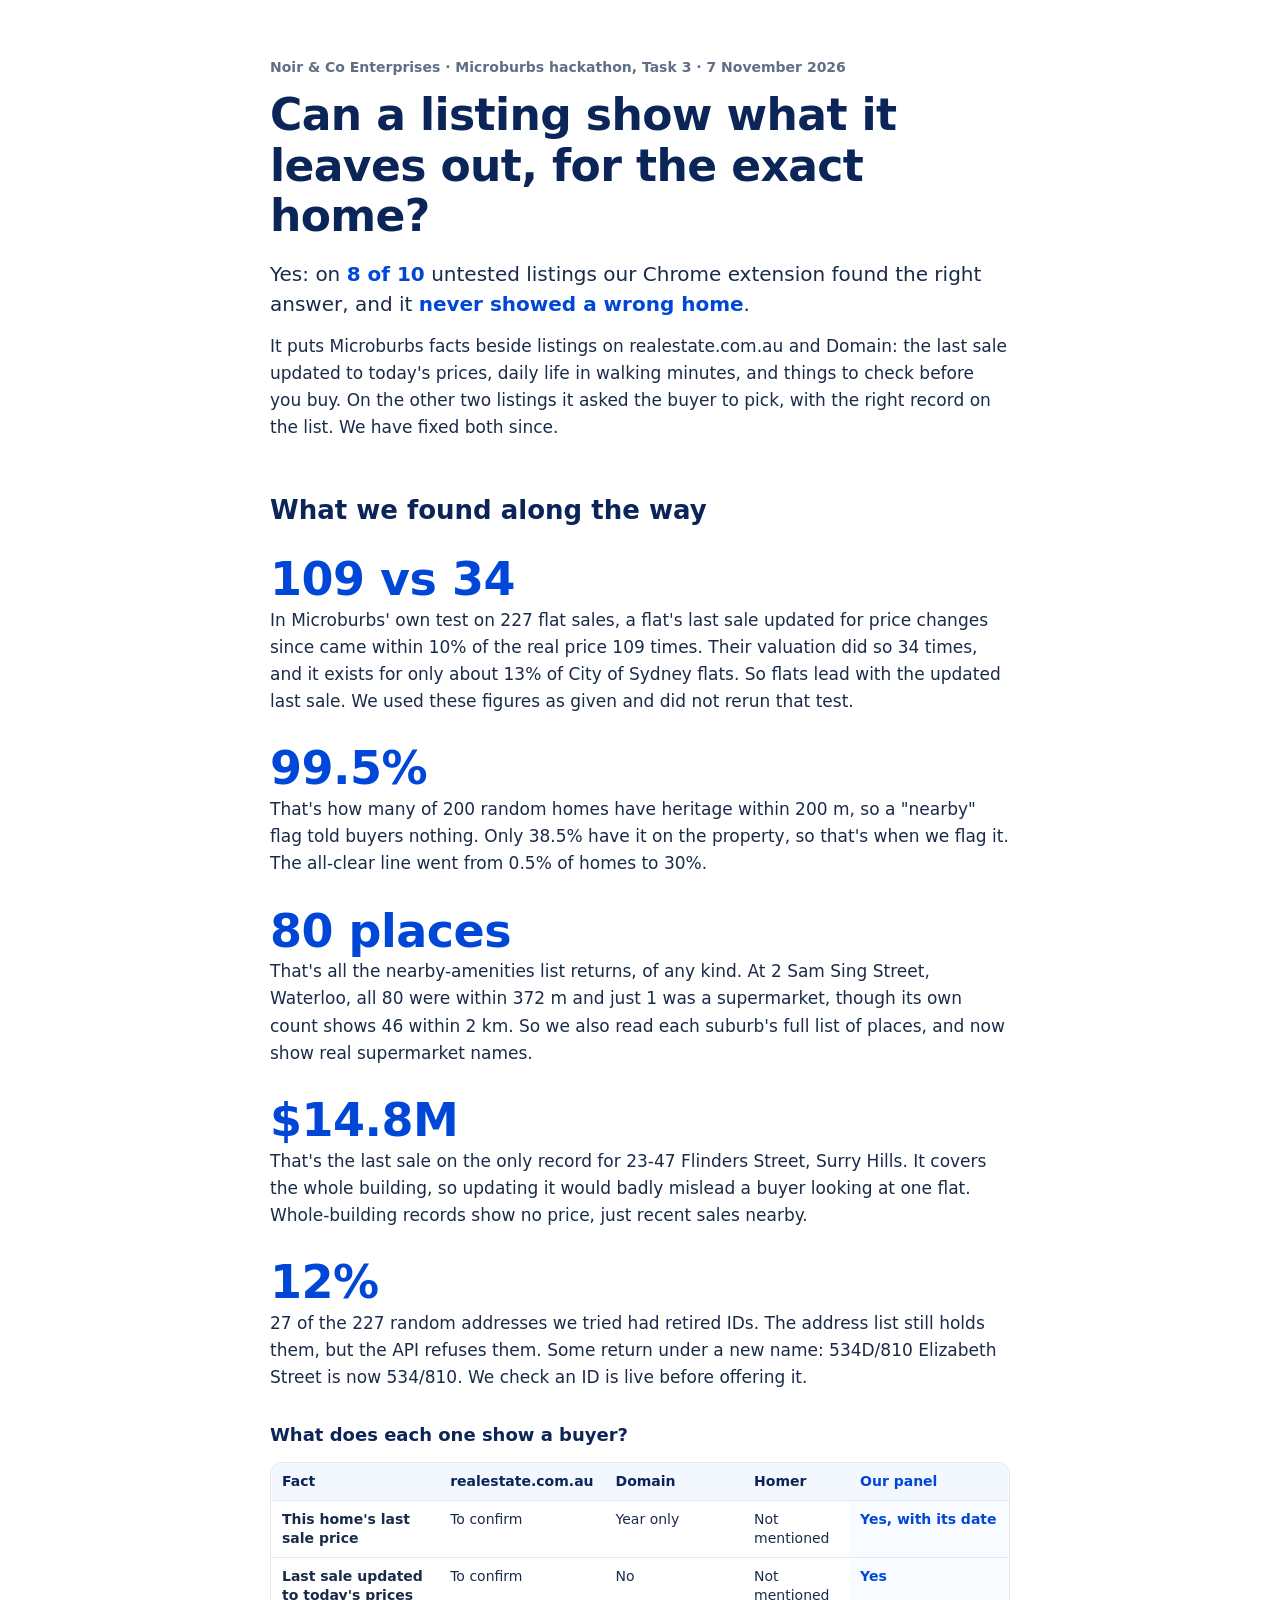
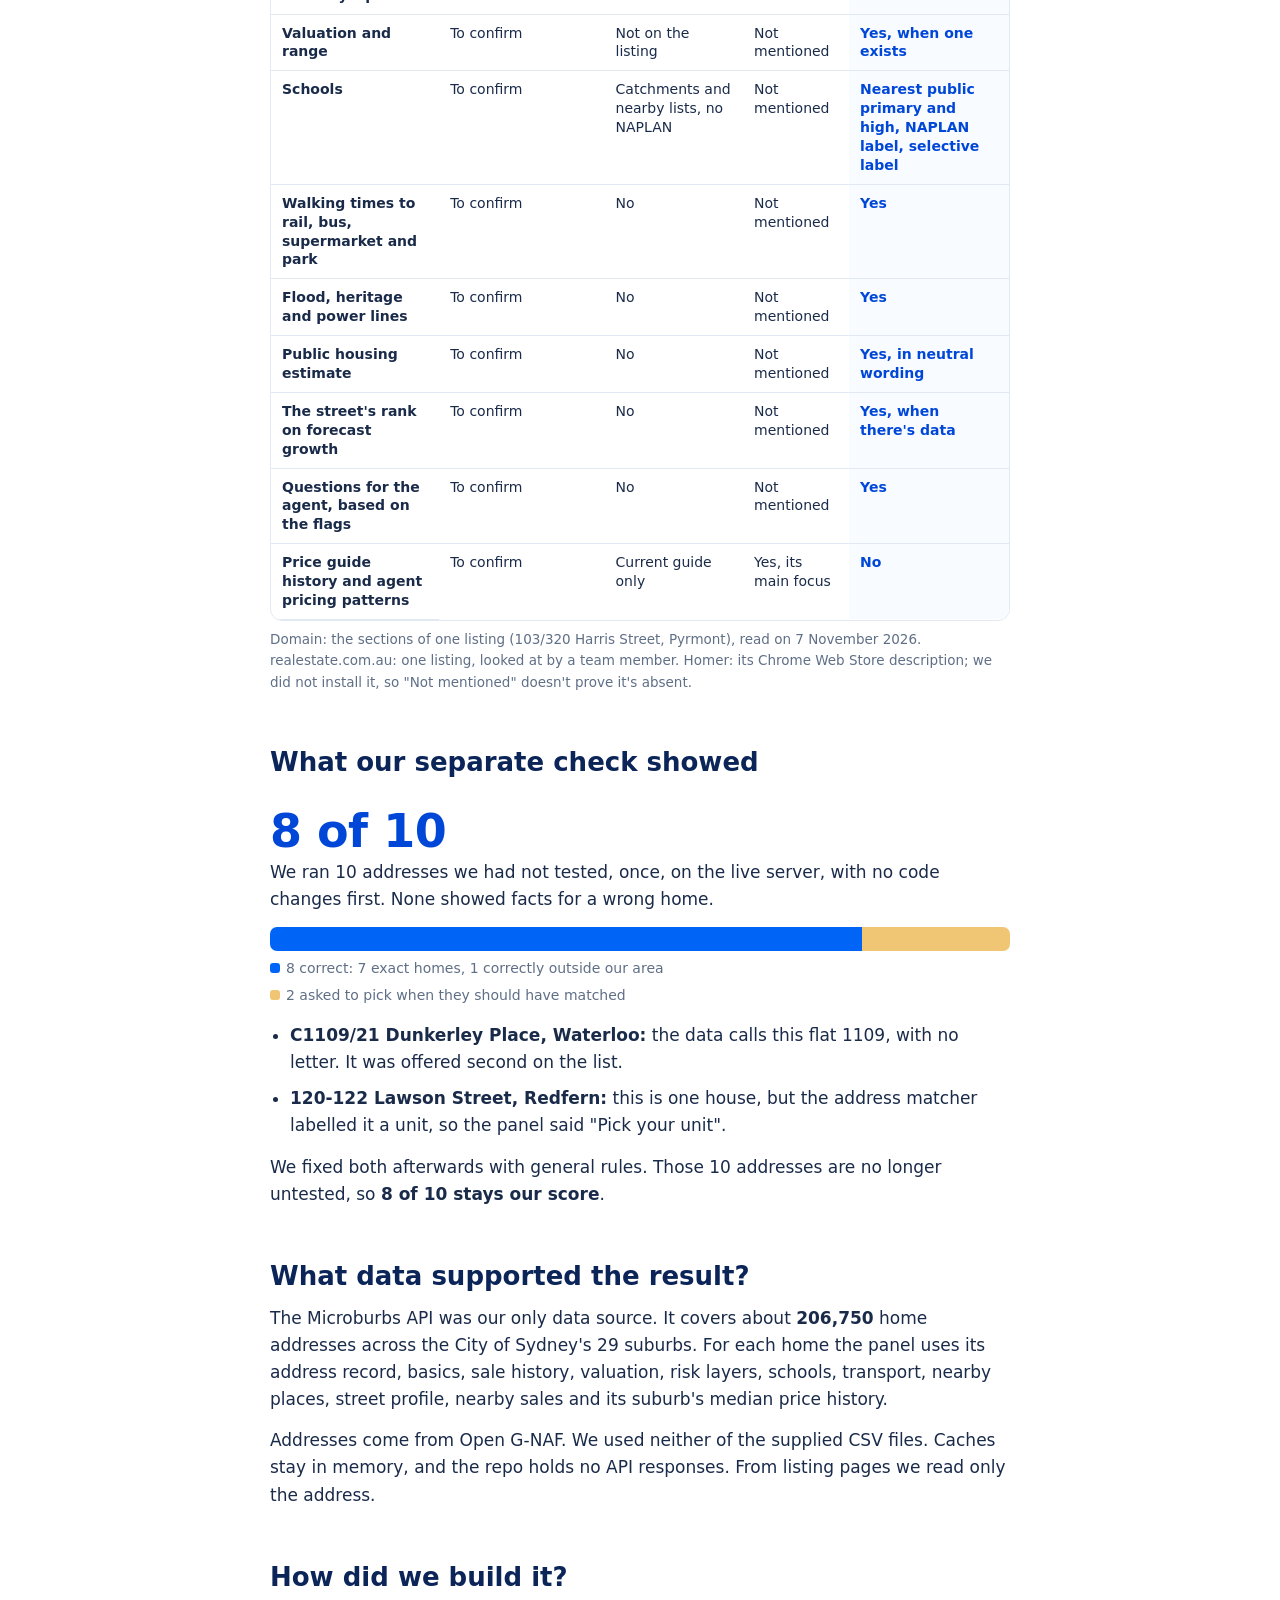
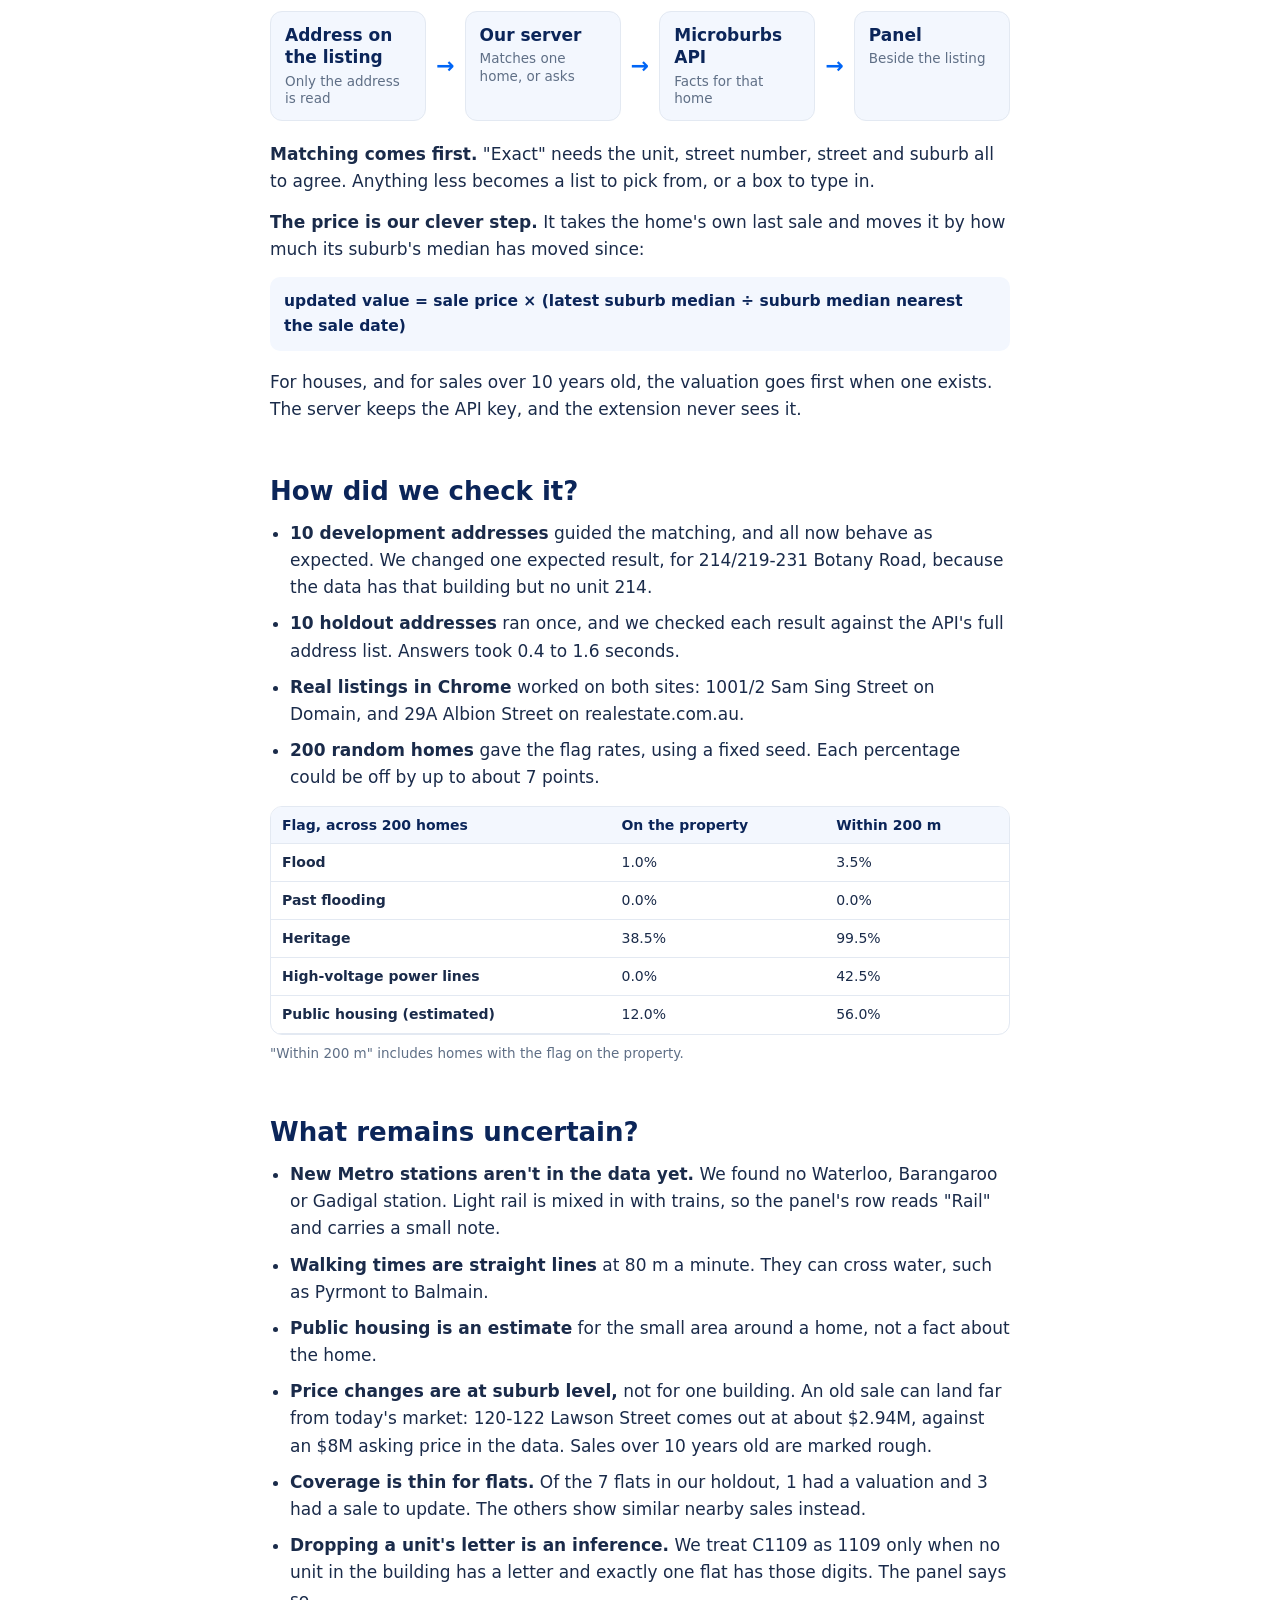
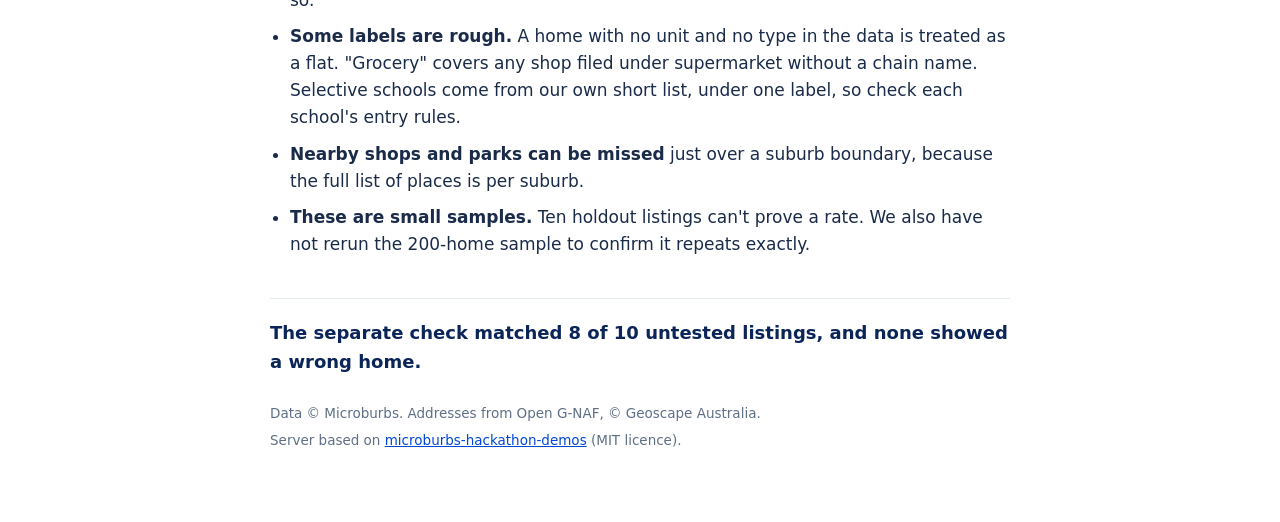
==== report.html @ 2890b153 "Add README and report Co-Authored-By: Claude Opus 5.5 <noreply@anthropic.com>" ====
<!doctype html>
<html lang="en">
<head>
<meta charset="utf-8">
<meta name="viewport" content="width=device-width, initial-scale=1">
<title>Can a listing show what it leaves out? | Noir &amp; Co Enterprises</title>
<style>
  :root {
    --ink: #1a2b4a; --navy: #0b2559; --grey: #5f6f86; --line: #e3e9f2; --soft: #f3f7fe;
    --blue: #0065f6; --deep: #0047d8; --green: #0b8f5a; --miss: #c27803;
  }
  * { box-sizing: border-box; }
  body {
    margin: 0; background: #fff; color: var(--ink);
    font: 400 17px/1.6 "Avenir Next", Avenir, Montserrat, "Segoe UI", -apple-system, system-ui, sans-serif;
    -webkit-font-smoothing: antialiased;
  }
  main { max-width: 780px; margin: 0 auto; padding: 56px 20px 64px; }
  .eyebrow { margin: 0 0 12px; font-size: 14px; font-weight: 600; color: var(--grey); }
  h1 { margin: 0 0 18px; font-size: clamp(31px, 6vw, 44px); line-height: 1.14; font-weight: 800; letter-spacing: -.6px; color: var(--navy); }
  h2 { margin: 52px 0 12px; font-size: 26px; line-height: 1.25; font-weight: 800; color: var(--navy); }
  h3 { margin: 30px 0 10px; font-size: 18px; font-weight: 700; color: var(--navy); }
  p { margin: 0 0 14px; }
  .lead { font-size: 20px; line-height: 1.5; }
  .lead strong { color: var(--deep); }
  .big { margin: 28px 0 2px; font-size: clamp(36px, 7vw, 46px); line-height: 1.1; font-weight: 800; letter-spacing: -.5px; color: var(--deep); }
  .big + p { margin-bottom: 0; }
  .bar { display: flex; height: 24px; margin: 14px 0 6px; border-radius: 7px; overflow: hidden; }
  .bar span { display: block; }
  .bar .right { width: 80%; background: var(--blue); }
  .bar .wrong { width: 20%; background: #f0c674; }
  .key { display: flex; flex-wrap: wrap; gap: 4px 18px; font-size: 14px; color: var(--grey); }
  .key i { display: inline-block; width: 10px; height: 10px; margin-right: 6px; border-radius: 3px; }
  .flow { display: flex; align-items: stretch; gap: 10px; margin: 18px 0 20px; }
  .step { flex: 1 1 0; padding: 12px 14px; background: var(--soft); border: 1px solid var(--line); border-radius: 12px; font-weight: 700; color: var(--navy); line-height: 1.3; }
  .step small { display: block; margin-top: 4px; font-weight: 400; font-size: 13.5px; color: var(--grey); }
  .arrow { align-self: center; font-size: 22px; font-weight: 800; color: var(--blue); }
  .sum { margin: 14px 0 18px; padding: 12px 14px; background: var(--soft); border-radius: 10px; font-size: 15.5px; font-weight: 600; color: var(--navy); overflow-wrap: anywhere; }
  .scroll { overflow-x: auto; margin: 12px 0 8px; border: 1px solid var(--line); border-radius: 12px; }
  table { width: 100%; min-width: 660px; border-collapse: collapse; font-size: 14px; line-height: 1.35; }
  th, td { padding: 9px 11px; text-align: left; vertical-align: top; border-bottom: 1px solid var(--line); }
  tr:last-child td { border-bottom: 0; }
  thead th { background: var(--soft); font-weight: 700; color: var(--navy); }
  tbody th { font-weight: 600; }
  td.ours { font-weight: 600; color: var(--deep); background: #f8fbff; }
  thead th.ours { color: var(--deep); }
  .note { font-size: 13.5px; color: var(--grey); }
  ul { margin: 0 0 14px; padding-left: 20px; }
  li { margin-bottom: 9px; }
  .closing { margin-top: 40px; padding-top: 20px; border-top: 1px solid var(--line); font-size: 18px; font-weight: 600; color: var(--navy); }
  footer { margin-top: 26px; font-size: 13.5px; color: var(--grey); }
  footer p { margin-bottom: 6px; }
  a { color: var(--deep); }
  @media (max-width: 620px) {
    .flow { flex-direction: column; }
    .arrow { transform: rotate(90deg); }
  }
</style>
</head>
<body>
<main>
  <p class="eyebrow">Noir &amp; Co Enterprises · Microburbs hackathon, Task 3 · 7 November 2026</p>
  <h1>Can a listing show what it leaves out, for the exact home?</h1>
  <p class="lead">Yes: on <strong>8 of 10</strong> untested listings our Chrome extension found the right answer, and it <strong>never showed a wrong home</strong>.</p>
  <p>It puts Microburbs facts beside listings on realestate.com.au and Domain: the last sale updated to today's prices, daily life in walking minutes, and things to check before you buy. On the other two listings it asked the buyer to pick, with the right record on the list. We have fixed both since.</p>

  <h2>What we found along the way</h2>

  <p class="big">109 vs 34</p>
  <p>In Microburbs' own test on 227 flat sales, a flat's last sale updated for price changes since came within 10% of the real price 109 times. Their valuation did so 34 times, and it exists for only about 13% of City of Sydney flats. So flats lead with the updated last sale. We used these figures as given and did not rerun that test.</p>

  <p class="big">99.5%</p>
  <p>That's how many of 200 random homes have heritage within 200 m, so a "nearby" flag told buyers nothing. Only 38.5% have it on the property, so that's when we flag it. The all-clear line went from 0.5% of homes to 30%.</p>

  <p class="big">80 places</p>
  <p>That's all the nearby-amenities list returns, of any kind. At 2 Sam Sing Street, Waterloo, all 80 were within 372 m and just 1 was a supermarket, though its own count shows 46 within 2 km. So we also read each suburb's full list of places, and now show real supermarket names.</p>

  <p class="big">$14.8M</p>
  <p>That's the last sale on the only record for 23-47 Flinders Street, Surry Hills. It covers the whole building, so updating it would badly mislead a buyer looking at one flat. Whole-building records show no price, just recent sales nearby.</p>

  <p class="big">12%</p>
  <p>27 of the 227 random addresses we tried had retired IDs. The address list still holds them, but the API refuses them. Some return under a new name: 534D/810 Elizabeth Street is now 534/810. We check an ID is live before offering it.</p>

  <h3>What does each one show a buyer?</h3>
  <div class="scroll">
    <table>
      <thead>
        <tr><th>Fact</th><th>realestate.com.au</th><th>Domain</th><th>Homer</th><th class="ours">Our panel</th></tr>
      </thead>
      <tbody>
        <tr><th>This home's last sale price</th><td>To confirm</td><td>Year only</td><td>Not mentioned</td><td class="ours">Yes, with its date</td></tr>
        <tr><th>Last sale updated to today's prices</th><td>To confirm</td><td>No</td><td>Not mentioned</td><td class="ours">Yes</td></tr>
        <tr><th>Valuation and range</th><td>To confirm</td><td>Not on the listing</td><td>Not mentioned</td><td class="ours">Yes, when one exists</td></tr>
        <tr><th>Schools</th><td>To confirm</td><td>Catchments and nearby lists, no NAPLAN</td><td>Not mentioned</td><td class="ours">Nearest public primary and high, NAPLAN label, selective label</td></tr>
        <tr><th>Walking times to rail, bus, supermarket and park</th><td>To confirm</td><td>No</td><td>Not mentioned</td><td class="ours">Yes</td></tr>
        <tr><th>Flood, heritage and power lines</th><td>To confirm</td><td>No</td><td>Not mentioned</td><td class="ours">Yes</td></tr>
        <tr><th>Public housing estimate</th><td>To confirm</td><td>No</td><td>Not mentioned</td><td class="ours">Yes, in neutral wording</td></tr>
        <tr><th>The street's rank on forecast growth</th><td>To confirm</td><td>No</td><td>Not mentioned</td><td class="ours">Yes, when there's data</td></tr>
        <tr><th>Questions for the agent, based on the flags</th><td>To confirm</td><td>No</td><td>Not mentioned</td><td class="ours">Yes</td></tr>
        <tr><th>Price guide history and agent pricing patterns</th><td>To confirm</td><td>Current guide only</td><td>Yes, its main focus</td><td class="ours">No</td></tr>
      </tbody>
    </table>
  </div>
  <p class="note">Domain: the sections of one listing (103/320 Harris Street, Pyrmont), read on 7 November 2026. realestate.com.au: one listing, looked at by a team member. Homer: its Chrome Web Store description; we did not install it, so "Not mentioned" doesn't prove it's absent.</p>

  <h2>What our separate check showed</h2>
  <p class="big">8 of 10</p>
  <p>We ran 10 addresses we had not tested, once, on the live server, with no code changes first. None showed facts for a wrong home.</p>
  <div class="bar" role="img" aria-label="8 of 10 correct, 2 asked the buyer to pick when they should have matched"><span class="right"></span><span class="wrong"></span></div>
  <div class="key"><span><i style="background:var(--blue)"></i>8 correct: 7 exact homes, 1 correctly outside our area</span><span><i style="background:#f0c674"></i>2 asked to pick when they should have matched</span></div>
  <ul style="margin-top:16px">
    <li><strong>C1109/21 Dunkerley Place, Waterloo:</strong> the data calls this flat 1109, with no letter. It was offered second on the list.</li>
    <li><strong>120-122 Lawson Street, Redfern:</strong> this is one house, but the address matcher labelled it a unit, so the panel said "Pick your unit".</li>
  </ul>
  <p>We fixed both afterwards with general rules. Those 10 addresses are no longer untested, so <strong>8 of 10 stays our score</strong>.</p>

  <h2>What data supported the result?</h2>
  <p>The Microburbs API was our only data source. It covers about <strong>206,750</strong> home addresses across the City of Sydney's 29 suburbs. For each home the panel uses its address record, basics, sale history, valuation, risk layers, schools, transport, nearby places, street profile, nearby sales and its suburb's median price history.</p>
  <p>Addresses come from Open G-NAF. We used neither of the supplied CSV files. Caches stay in memory, and the repo holds no API responses. From listing pages we read only the address.</p>

  <h2>How did we build it?</h2>
  <div class="flow" role="img" aria-label="The address on the listing goes to our server, which matches one home and fetches its facts from Microburbs, then the panel shows them beside the listing">
    <div class="step">Address on the listing<small>Only the address is read</small></div>
    <div class="arrow" aria-hidden="true">→</div>
    <div class="step">Our server<small>Matches one home, or asks</small></div>
    <div class="arrow" aria-hidden="true">→</div>
    <div class="step">Microburbs API<small>Facts for that home</small></div>
    <div class="arrow" aria-hidden="true">→</div>
    <div class="step">Panel<small>Beside the listing</small></div>
  </div>
  <p><strong>Matching comes first.</strong> "Exact" needs the unit, street number, street and suburb all to agree. Anything less becomes a list to pick from, or a box to type in.</p>
  <p><strong>The price is our clever step.</strong> It takes the home's own last sale and moves it by how much its suburb's median has moved since:</p>
  <p class="sum">updated value = sale price × (latest suburb median ÷ suburb median nearest the sale date)</p>
  <p>For houses, and for sales over 10 years old, the valuation goes first when one exists. The server keeps the API key, and the extension never sees it.</p>

  <h2>How did we check it?</h2>
  <ul>
    <li><strong>10 development addresses</strong> guided the matching, and all now behave as expected. We changed one expected result, for 214/219-231 Botany Road, because the data has that building but no unit 214.</li>
    <li><strong>10 holdout addresses</strong> ran once, and we checked each result against the API's full address list. Answers took 0.4 to 1.6 seconds.</li>
    <li><strong>Real listings in Chrome</strong> worked on both sites: 1001/2 Sam Sing Street on Domain, and 29A Albion Street on realestate.com.au.</li>
    <li><strong>200 random homes</strong> gave the flag rates, using a fixed seed. Each percentage could be off by up to about 7 points.</li>
  </ul>
  <div class="scroll">
    <table style="min-width:440px">
      <thead><tr><th>Flag, across 200 homes</th><th>On the property</th><th>Within 200 m</th></tr></thead>
      <tbody>
        <tr><th>Flood</th><td>1.0%</td><td>3.5%</td></tr>
        <tr><th>Past flooding</th><td>0.0%</td><td>0.0%</td></tr>
        <tr><th>Heritage</th><td>38.5%</td><td>99.5%</td></tr>
        <tr><th>High-voltage power lines</th><td>0.0%</td><td>42.5%</td></tr>
        <tr><th>Public housing (estimated)</th><td>12.0%</td><td>56.0%</td></tr>
      </tbody>
    </table>
  </div>
  <p class="note">"Within 200 m" includes homes with the flag on the property.</p>

  <h2>What remains uncertain?</h2>
  <ul>
    <li><strong>New Metro stations aren't in the data yet.</strong> We found no Waterloo, Barangaroo or Gadigal station. Light rail is mixed in with trains, so the panel's row reads "Rail" and carries a small note.</li>
    <li><strong>Walking times are straight lines</strong> at 80 m a minute. They can cross water, such as Pyrmont to Balmain.</li>
    <li><strong>Public housing is an estimate</strong> for the small area around a home, not a fact about the home.</li>
    <li><strong>Price changes are at suburb level,</strong> not for one building. An old sale can land far from today's market: 120-122 Lawson Street comes out at about $2.94M, against an $8M asking price in the data. Sales over 10 years old are marked rough.</li>
    <li><strong>Coverage is thin for flats.</strong> Of the 7 flats in our holdout, 1 had a valuation and 3 had a sale to update. The others show similar nearby sales instead.</li>
    <li><strong>Dropping a unit's letter is an inference.</strong> We treat C1109 as 1109 only when no unit in the building has a letter and exactly one flat has those digits. The panel says so.</li>
    <li><strong>Some labels are rough.</strong> A home with no unit and no type in the data is treated as a flat. "Grocery" covers any shop filed under supermarket without a chain name. Selective schools come from our own short list, under one label, so check each school's entry rules.</li>
    <li><strong>Nearby shops and parks can be missed</strong> just over a suburb boundary, because the full list of places is per suburb.</li>
    <li><strong>These are small samples.</strong> Ten holdout listings can't prove a rate. We also have not rerun the 200-home sample to confirm it repeats exactly.</li>
  </ul>

  <p class="closing">The separate check matched 8 of 10 untested listings, and none showed a wrong home.</p>

  <footer>
    <p>Data © Microburbs. Addresses from Open G-NAF, © Geoscape Australia.</p>
    <p>Server based on <a href="https://github.com/Microburbs/microburbs-hackathon-demos">microburbs-hackathon-demos</a> (MIT licence).</p>
  </footer>
</main>
</body>
</html>
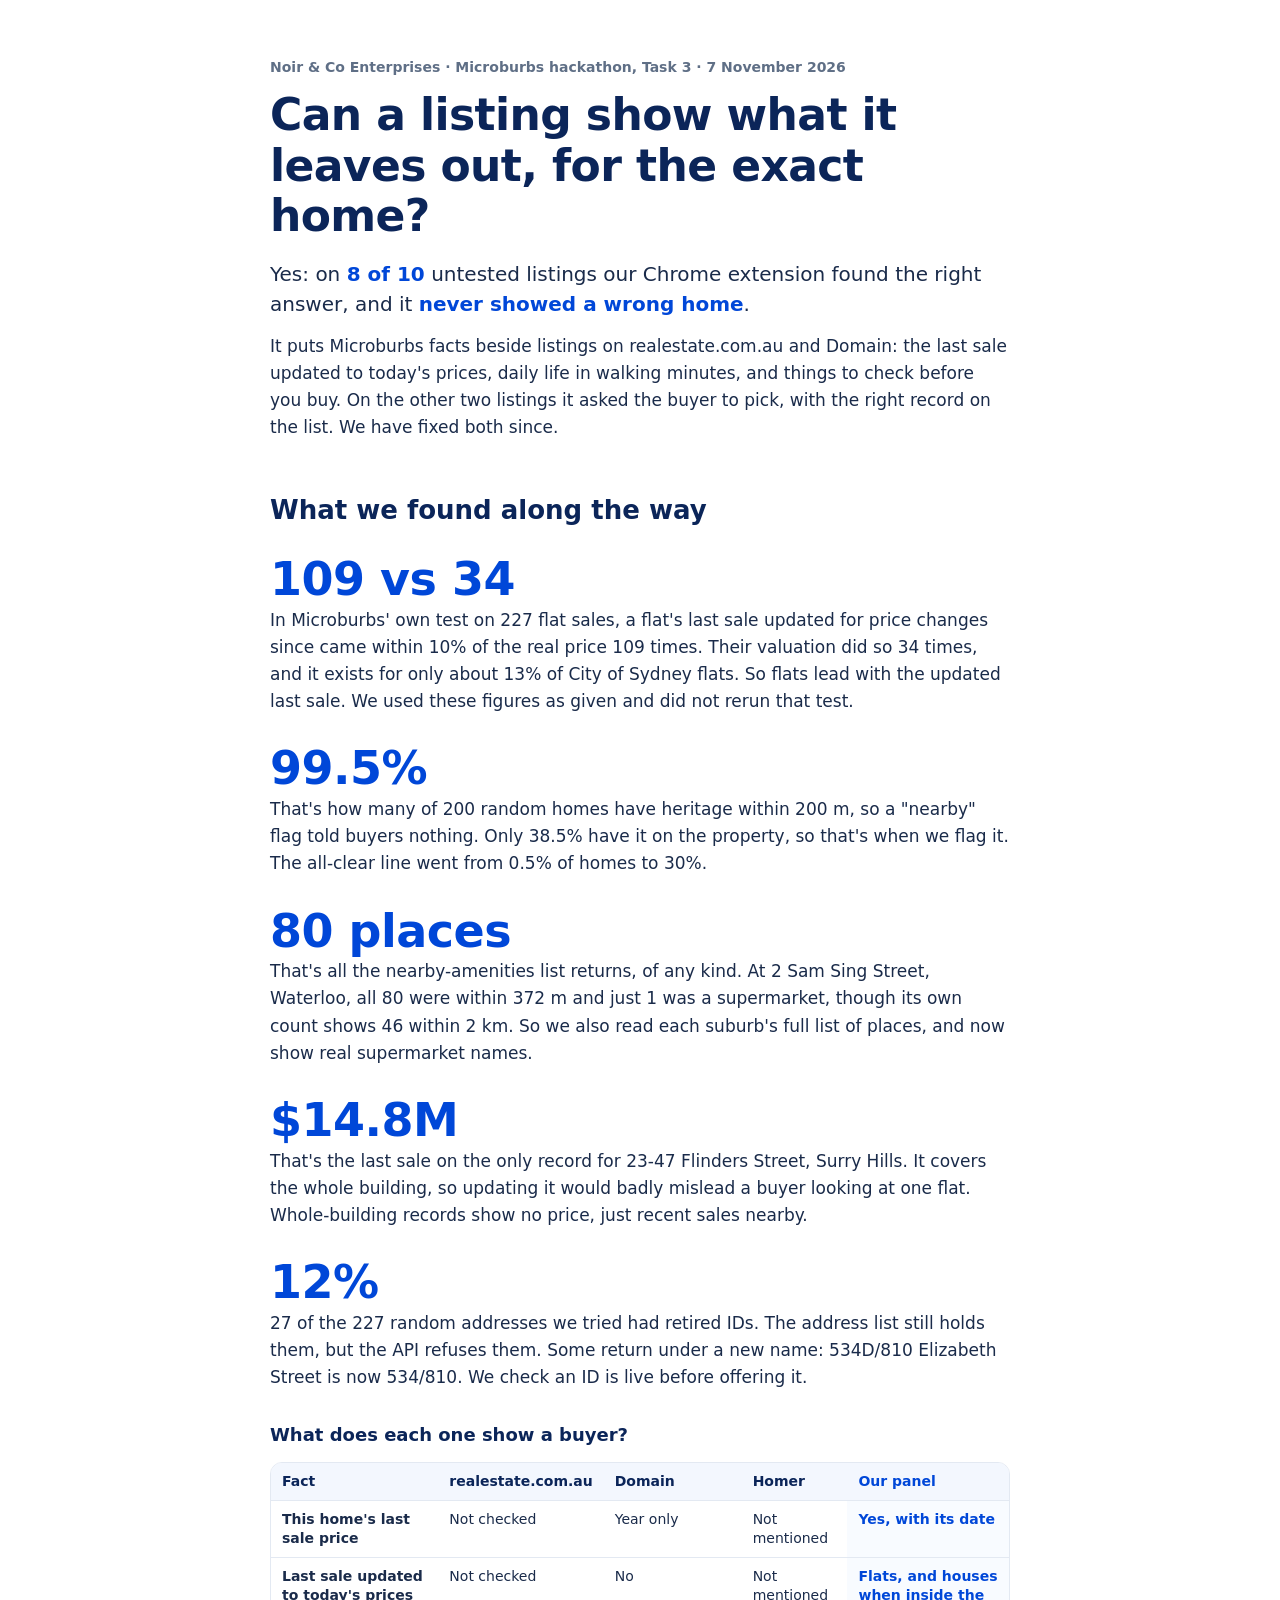
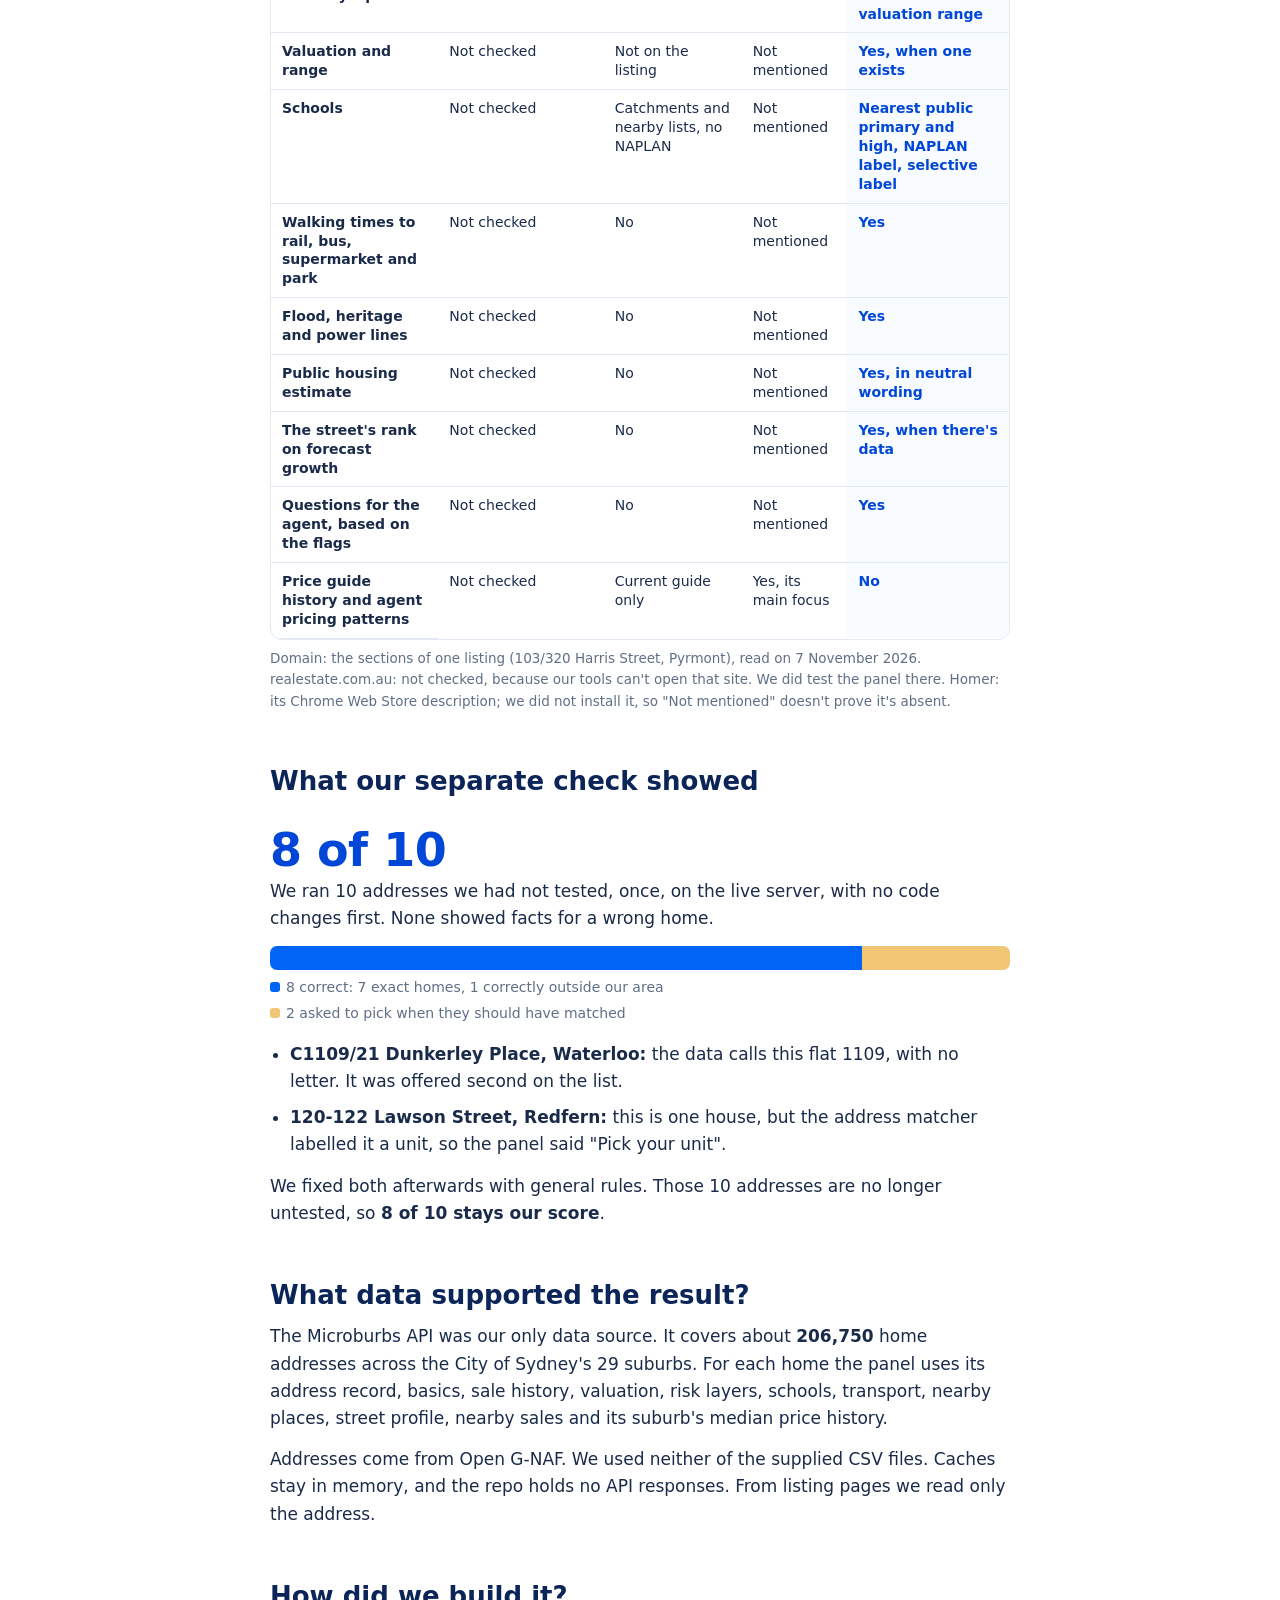
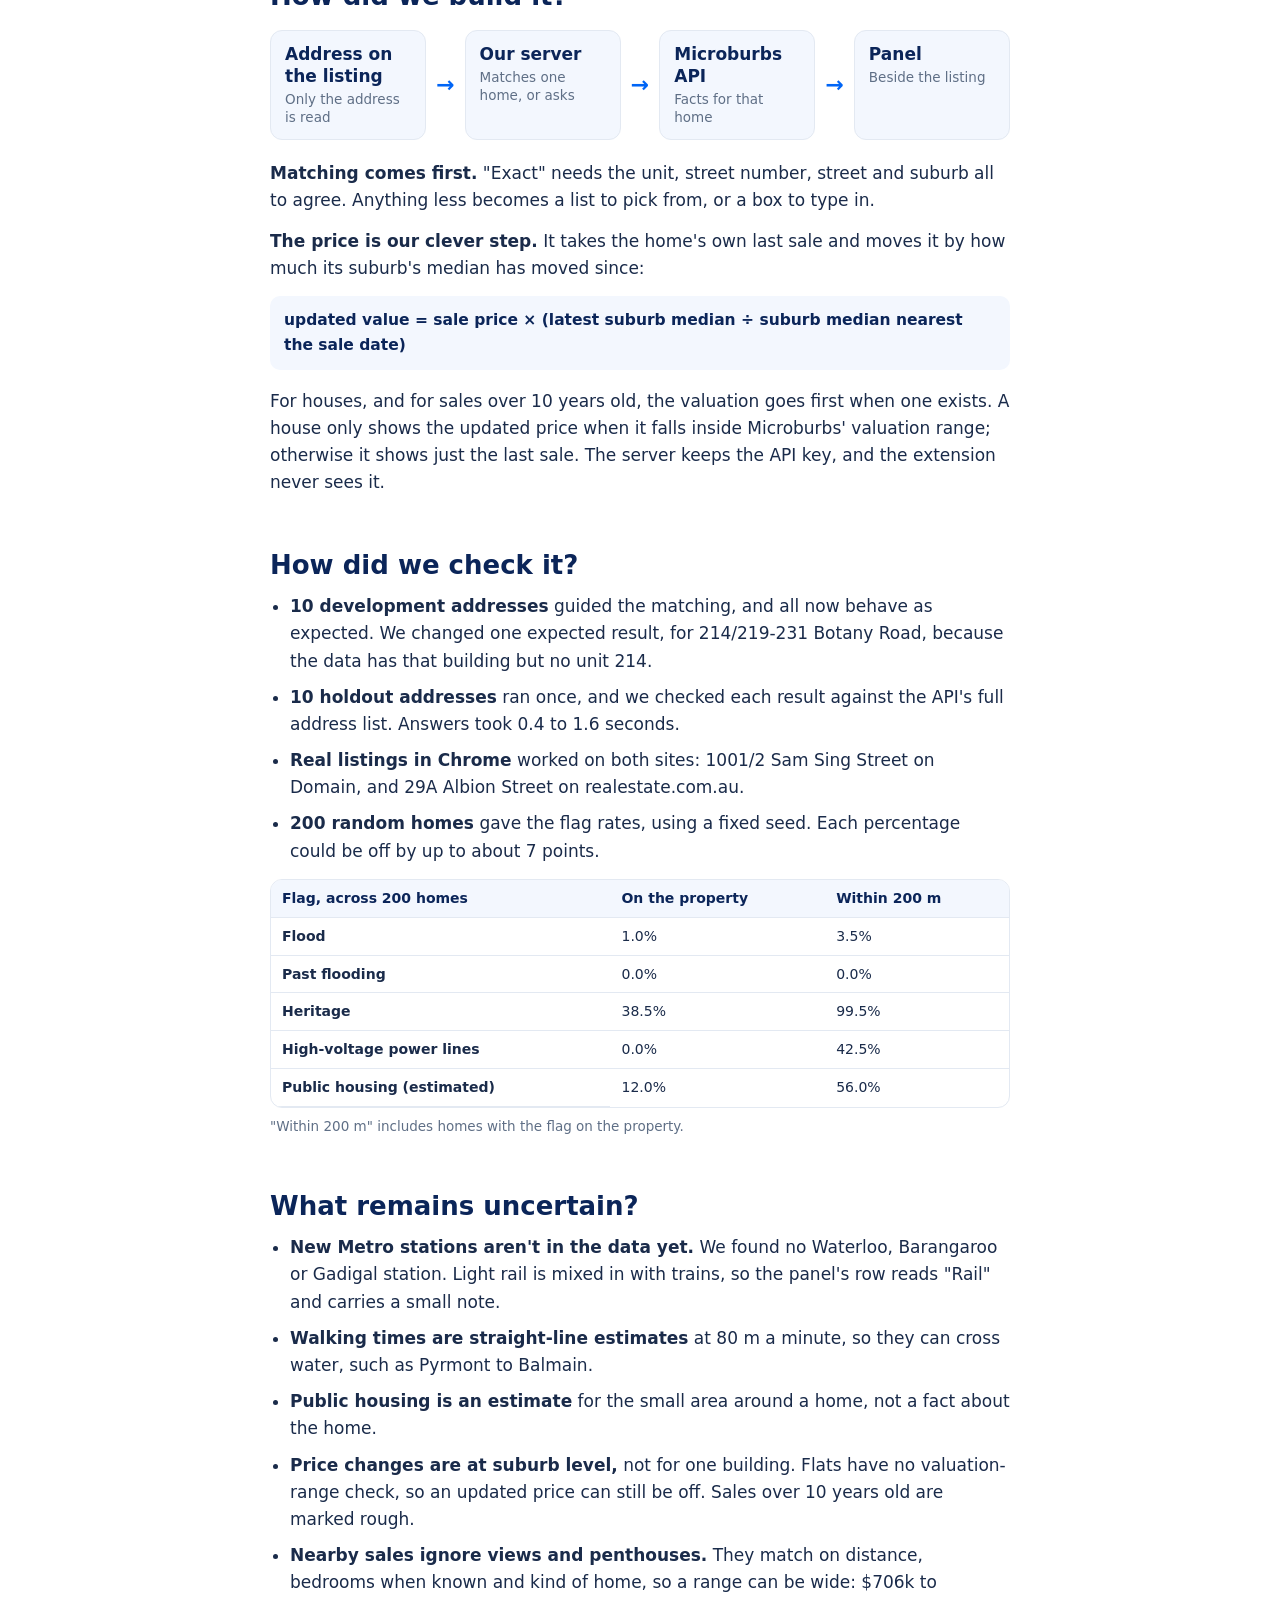
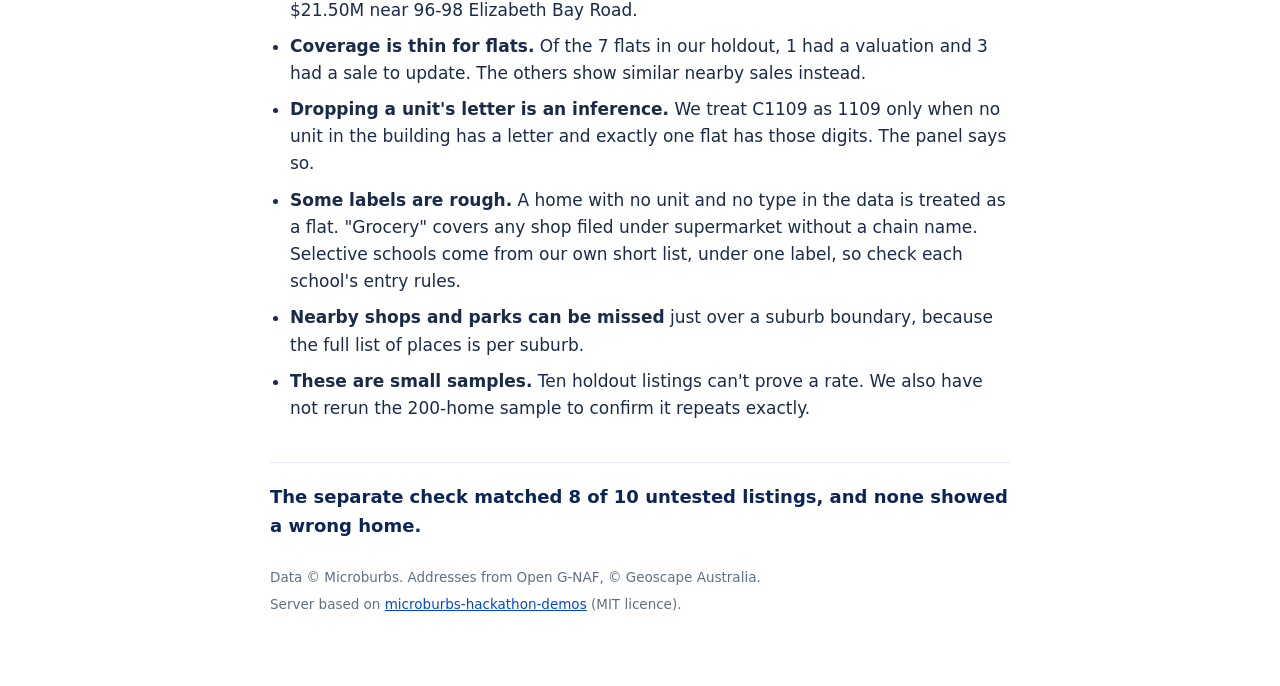
==== commit f5baf87a: "Show a house's updated price only inside the valuation range, and finish the docs Co-Authored-By: Cl" ====
--- a/report.html
+++ b/report.html
@@ -88,20 +88,20 @@
         <tr><th>Fact</th><th>realestate.com.au</th><th>Domain</th><th>Homer</th><th class="ours">Our panel</th></tr>
       </thead>
       <tbody>
-        <tr><th>This home's last sale price</th><td>To confirm</td><td>Year only</td><td>Not mentioned</td><td class="ours">Yes, with its date</td></tr>
-        <tr><th>Last sale updated to today's prices</th><td>To confirm</td><td>No</td><td>Not mentioned</td><td class="ours">Yes</td></tr>
-        <tr><th>Valuation and range</th><td>To confirm</td><td>Not on the listing</td><td>Not mentioned</td><td class="ours">Yes, when one exists</td></tr>
-        <tr><th>Schools</th><td>To confirm</td><td>Catchments and nearby lists, no NAPLAN</td><td>Not mentioned</td><td class="ours">Nearest public primary and high, NAPLAN label, selective label</td></tr>
-        <tr><th>Walking times to rail, bus, supermarket and park</th><td>To confirm</td><td>No</td><td>Not mentioned</td><td class="ours">Yes</td></tr>
-        <tr><th>Flood, heritage and power lines</th><td>To confirm</td><td>No</td><td>Not mentioned</td><td class="ours">Yes</td></tr>
-        <tr><th>Public housing estimate</th><td>To confirm</td><td>No</td><td>Not mentioned</td><td class="ours">Yes, in neutral wording</td></tr>
-        <tr><th>The street's rank on forecast growth</th><td>To confirm</td><td>No</td><td>Not mentioned</td><td class="ours">Yes, when there's data</td></tr>
-        <tr><th>Questions for the agent, based on the flags</th><td>To confirm</td><td>No</td><td>Not mentioned</td><td class="ours">Yes</td></tr>
-        <tr><th>Price guide history and agent pricing patterns</th><td>To confirm</td><td>Current guide only</td><td>Yes, its main focus</td><td class="ours">No</td></tr>
+        <tr><th>This home's last sale price</th><td>Not checked</td><td>Year only</td><td>Not mentioned</td><td class="ours">Yes, with its date</td></tr>
+        <tr><th>Last sale updated to today's prices</th><td>Not checked</td><td>No</td><td>Not mentioned</td><td class="ours">Flats, and houses when inside the valuation range</td></tr>
+        <tr><th>Valuation and range</th><td>Not checked</td><td>Not on the listing</td><td>Not mentioned</td><td class="ours">Yes, when one exists</td></tr>
+        <tr><th>Schools</th><td>Not checked</td><td>Catchments and nearby lists, no NAPLAN</td><td>Not mentioned</td><td class="ours">Nearest public primary and high, NAPLAN label, selective label</td></tr>
+        <tr><th>Walking times to rail, bus, supermarket and park</th><td>Not checked</td><td>No</td><td>Not mentioned</td><td class="ours">Yes</td></tr>
+        <tr><th>Flood, heritage and power lines</th><td>Not checked</td><td>No</td><td>Not mentioned</td><td class="ours">Yes</td></tr>
+        <tr><th>Public housing estimate</th><td>Not checked</td><td>No</td><td>Not mentioned</td><td class="ours">Yes, in neutral wording</td></tr>
+        <tr><th>The street's rank on forecast growth</th><td>Not checked</td><td>No</td><td>Not mentioned</td><td class="ours">Yes, when there's data</td></tr>
+        <tr><th>Questions for the agent, based on the flags</th><td>Not checked</td><td>No</td><td>Not mentioned</td><td class="ours">Yes</td></tr>
+        <tr><th>Price guide history and agent pricing patterns</th><td>Not checked</td><td>Current guide only</td><td>Yes, its main focus</td><td class="ours">No</td></tr>
       </tbody>
     </table>
   </div>
-  <p class="note">Domain: the sections of one listing (103/320 Harris Street, Pyrmont), read on 7 November 2026. realestate.com.au: one listing, looked at by a team member. Homer: its Chrome Web Store description; we did not install it, so "Not mentioned" doesn't prove it's absent.</p>
+  <p class="note">Domain: the sections of one listing (103/320 Harris Street, Pyrmont), read on 7 November 2026. realestate.com.au: not checked, because our tools can't open that site. We did test the panel there. Homer: its Chrome Web Store description; we did not install it, so "Not mentioned" doesn't prove it's absent.</p>
 
   <h2>What our separate check showed</h2>
   <p class="big">8 of 10</p>
@@ -131,7 +131,7 @@
   <p><strong>Matching comes first.</strong> "Exact" needs the unit, street number, street and suburb all to agree. Anything less becomes a list to pick from, or a box to type in.</p>
   <p><strong>The price is our clever step.</strong> It takes the home's own last sale and moves it by how much its suburb's median has moved since:</p>
   <p class="sum">updated value = sale price × (latest suburb median ÷ suburb median nearest the sale date)</p>
-  <p>For houses, and for sales over 10 years old, the valuation goes first when one exists. The server keeps the API key, and the extension never sees it.</p>
+  <p>For houses, and for sales over 10 years old, the valuation goes first when one exists. A house only shows the updated price when it falls inside Microburbs' valuation range; otherwise it shows just the last sale. The server keeps the API key, and the extension never sees it.</p>
 
   <h2>How did we check it?</h2>
   <ul>
@@ -157,9 +157,10 @@
   <h2>What remains uncertain?</h2>
   <ul>
     <li><strong>New Metro stations aren't in the data yet.</strong> We found no Waterloo, Barangaroo or Gadigal station. Light rail is mixed in with trains, so the panel's row reads "Rail" and carries a small note.</li>
-    <li><strong>Walking times are straight lines</strong> at 80 m a minute. They can cross water, such as Pyrmont to Balmain.</li>
+    <li><strong>Walking times are straight-line estimates</strong> at 80 m a minute, so they can cross water, such as Pyrmont to Balmain.</li>
     <li><strong>Public housing is an estimate</strong> for the small area around a home, not a fact about the home.</li>
-    <li><strong>Price changes are at suburb level,</strong> not for one building. An old sale can land far from today's market: 120-122 Lawson Street comes out at about $2.94M, against an $8M asking price in the data. Sales over 10 years old are marked rough.</li>
+    <li><strong>Price changes are at suburb level,</strong> not for one building. Flats have no valuation-range check, so an updated price can still be off. Sales over 10 years old are marked rough.</li>
+    <li><strong>Nearby sales ignore views and penthouses.</strong> They match on distance, bedrooms when known and kind of home, so a range can be wide: $706k to $21.50M near 96-98 Elizabeth Bay Road.</li>
     <li><strong>Coverage is thin for flats.</strong> Of the 7 flats in our holdout, 1 had a valuation and 3 had a sale to update. The others show similar nearby sales instead.</li>
     <li><strong>Dropping a unit's letter is an inference.</strong> We treat C1109 as 1109 only when no unit in the building has a letter and exactly one flat has those digits. The panel says so.</li>
     <li><strong>Some labels are rough.</strong> A home with no unit and no type in the data is treated as a flat. "Grocery" covers any shop filed under supermarket without a chain name. Selective schools come from our own short list, under one label, so check each school's entry rules.</li>
